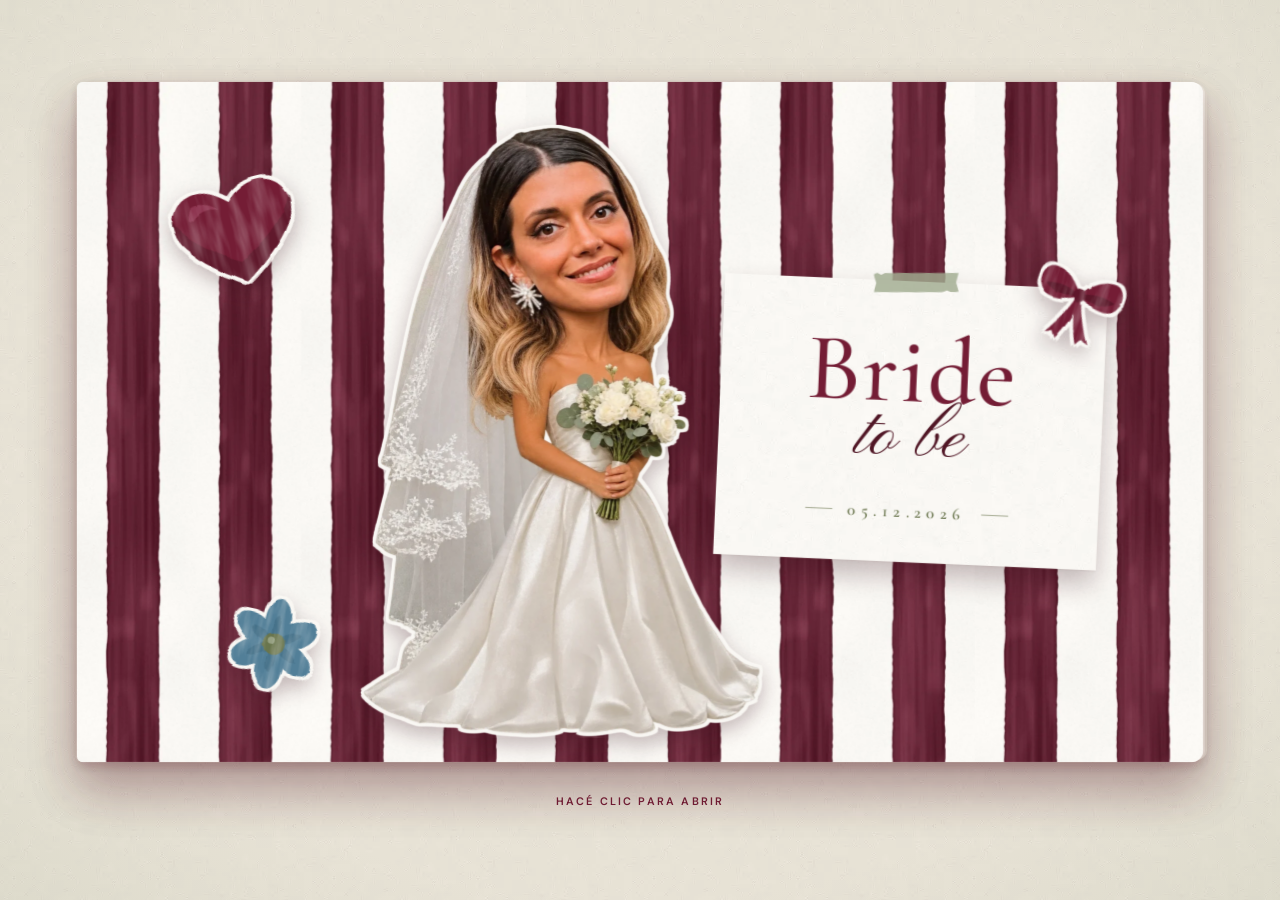
==== libro.html @ 02b6b14e "Libro de recuerdos para el casamiento de Candela (05.12.2026) Copia independiente de "Cumple Fau 202" ====
<!doctype html>
<html lang="es">
  <head>
    <meta charset="UTF-8" />
    <meta name="viewport" content="width=device-width, initial-scale=1.0, viewport-fit=cover" />
    <meta name="theme-color" content="#ECE8DF" />
    <meta name="robots" content="noindex, nofollow" />

    <title>Para Cande, con todo nuestro amor</title>

    <link rel="icon" href="data:image/svg+xml,<svg xmlns='http://www.w3.org/2000/svg' viewBox='0 0 100 100'><text y='.9em' font-size='90'>🎀</text></svg>" />

    <link rel="preconnect" href="https://fonts.googleapis.com" />
    <link rel="preconnect" href="https://fonts.gstatic.com" crossorigin />
    <link
      href="https://fonts.googleapis.com/css2?family=Cormorant+Garamond:ital,wght@0,400;0,500;0,600;1,400;1,500&family=Pinyon+Script&family=DM+Sans:opsz,wght@9..40,400..600&display=swap"
      rel="stylesheet"
    />

    <link rel="preload" as="image" href="assets/candela-portada.webp" />
    <link rel="preload" as="image" href="assets/rayas-acuarela.webp" />
    <link rel="stylesheet" href="portada.css" />
    <link rel="stylesheet" href="libro.css" />
  </head>

  <body>
    <script src="decor.js"></script>

    <div class="scene">
      <div class="book" id="book">

        <!-- ═════════════ TAPA ═════════════ -->
        <div class="book-cover" id="bookCover" role="button" tabindex="0" aria-label="Abrir el libro de Cande">
          <div class="cover-front">
            <div class="portada">
              <h1 class="sr-only">Bride to be · Candela · 05.12.2026</h1>

              <span class="sticker st-corazon" aria-hidden="true"><svg viewBox="0 0 200 184"><use href="#i-corazon-pintado"/></svg></span>

              <!-- Foto: se configura en portada.css (bloque "FOTO DE CANDELA") -->
              <figure class="portada-foto">
                <div class="foto-placeholder" aria-hidden="true"><span class="mono">C</span></div>
                <div class="foto-cande" role="img" aria-label="Candela vestida de novia"></div>
              </figure>

              <span class="sticker st-flor" aria-hidden="true"><svg viewBox="0 0 200 200"><use href="#i-flor-azul"/></svg></span>

              <div class="portada-tarjeta" aria-hidden="true">
                <span class="pt-bride">Bride</span>
                <span class="pt-tobe">to be</span>
                <span class="pt-fecha">05.12.2026</span>
                <span class="sticker st-lazo"><svg viewBox="0 0 200 170"><use href="#i-lazo"/></svg></span>
              </div>
            </div>
          </div>
          <div class="cover-back" aria-hidden="true"></div>
        </div>

        <!-- ═════════════ INTERIOR ═════════════ -->
        <div class="book-inside">

          <div class="spiral" aria-hidden="true">
            <div class="ring"></div>
            <div class="ring"></div>
            <div class="ring"></div>
            <div class="ring"></div>
            <div class="ring"></div>
            <div class="ring"></div>
            <div class="ring"></div>
            <div class="ring"></div>
          </div>

          <div class="book-content">
            <button type="button" class="book-close" id="bookClose" aria-label="Cerrar el libro">✕</button>

            <div class="page" id="pageScroll">

              <div id="loadingState" class="empty-state">
                <span class="lazo-icono estado-icono girando" aria-hidden="true"><svg viewBox="0 0 200 170"><use href="#i-lazo"/></svg></span>
                <h2>Abriendo el libro…</h2>
                <p>Un momento, estamos juntando los mensajes</p>
              </div>

              <div id="bookPage" class="digital-page" hidden>
                <!-- libro.js arma cada página -->
              </div>

              <div id="emptyState" class="empty-state" hidden>
                <span class="lazo-icono estado-icono" aria-hidden="true"><svg viewBox="0 0 200 170"><use href="#i-lazo"/></svg></span>
                <h2>Todavía no hay mensajes</h2>
                <p>Este libro está esperando sus primeras palabras.</p>
              </div>

              <div id="errorState" class="empty-state" hidden>
                <span class="lazo-icono estado-icono" aria-hidden="true"><svg viewBox="0 0 200 170"><use href="#i-lazo"/></svg></span>
                <h2 id="errorTitulo">No se pudieron cargar los mensajes</h2>
                <p id="errorTexto">Probá abrir el libro de nuevo en un ratito.</p>
                <button type="button" class="btn" id="reintentar">Reintentar</button>
              </div>

            </div>
          </div>
        </div>
      </div>

      <div class="click-text" id="clickText" role="button" tabindex="-1">
        <span class="click-mouse">Hacé clic para abrir</span>
        <span class="click-touch">Tocá para abrir</span>
      </div>
    </div>

    <script src="libro.js"></script>
  </body>
</html>
---- portada.css ----
/* ══════════════════════════════════════════════════════════════════════
   CASAMIENTO CANDELA CONTE · 05.12.2026
   portada.css — base compartida por index.html y libro.html:
   paleta, papel, libro 3D, espiral y portada.
   Estética: papelería ilustrada — rayas bordó en acuarela, stickers
   con borde blanco y serif editorial.
   ══════════════════════════════════════════════════════════════════════ */


/* ┌──────────────────────────────────────────────────────────────────┐
   │  FOTO DE CANDELA — CONFIGURACIÓN                                 │
   │                                                                  │
   │  La foto vive en assets/. Se muestra como un sticker con borde   │
   │  blanco sobre las rayas. Para cambiarla, reemplazá la ruta de    │
   │  --foto-cande y, si hace falta, ajustá:                          │
   │                                                                  │
   │  · --foto-tamano : contain = figura recortada (PNG/WebP sin      │
   │                    fondo, la actual) · cover = foto rectangular. │
   │  · --foto-x / --foto-y : punto de anclaje (0% = izquierda/arriba │
   │                    · 100% = derecha/abajo). Con foto rectangular │
   │                    subí o bajá --foto-y para no cortar la cara.  │
   │  · --foto-zoom : 1 = tamaño normal · 1.1 = 10 % más grande.      │
   │  · Las variables -movil son para la portada vertical (celular).  │
   │                                                                  │
   │  Si la foto no carga, se ve un monograma "C" de respaldo.        │
   └──────────────────────────────────────────────────────────────────┘ */

:root{
  --foto-cande:        url("assets/candela-portada.webp");
  --foto-tamano:       contain;
  --foto-x:            50%;
  --foto-y:            100%;
  --foto-zoom:         1;

  --foto-cande-movil:  var(--foto-cande);
  --foto-x-movil:      50%;
  --foto-y-movil:      100%;
  --foto-zoom-movil:   1;
}


/* ══════════════════════════════════════════════════════════════════════
   TOKENS
   ══════════════════════════════════════════════════════════════════════ */

:root{
  /* Paleta de la invitación */
  --bordo:         #741D35;   /* bordó profundo — protagonista */
  --bordo-oscuro:  #501625;   /* bordó oscuro — textos */
  --blanco:        #FAF8F4;   /* blanco cálido — protagonista */
  --oliva:         #69754D;   /* complemento */
  --salvia:        #A2AD91;   /* complemento */
  --azul:          #527F98;   /* solo pequeños acentos */

  /* Derivados */
  --papel:         #FAF8F4;
  --papel-fondo:   #ECE8DF;
  --tinta:         #501625;
  --tinta-suave:   #7C5A62;
  --tinta-tenue:   #A8959A;
  --linea:         rgba(116,29,53,.16);

  --rayas: url("assets/rayas-acuarela.webp");
  --textura-papel: url("assets/papel.webp");

  --serif:   'Cormorant Garamond', 'Cormorant', Garamond, Georgia, serif;
  --script:  'Pinyon Script', 'Snell Roundhand', cursive;
  --sans:    'DM Sans', system-ui, -apple-system, 'Segoe UI', sans-serif;

  /* Escala tipográfica única: mismo contenido → mismo tamaño */
  --fs-titulo:   clamp(2.1rem, 3.1vw, 2.7rem);  /* títulos de página y modales */
  --fs-nombre:   clamp(1.8rem, 2.6vw, 2.3rem);  /* nombre de quien escribe */
  --fs-cuerpo:   1rem;                          /* textos y mensajes */
  --fs-campo:    1rem;                          /* campos del formulario */
  --fs-chico:    .78rem;                        /* contadores, notas */
  --fs-etiqueta: .68rem;                        /* etiquetas en mayúscula, botones */

  --ease-out:   cubic-bezier(.4,0,.2,1);
  --ease-libro: cubic-bezier(.77,0,.18,1);

  --radio-libro:  6px 12px 12px 6px;
  --sombra-libro: 0 26px 50px rgba(80,22,37,.22), 0 4px 12px rgba(80,22,37,.12);

  /* Contorno blanco tipo sticker (para ilustraciones y la foto) */
  --sticker:
    drop-shadow(3px 0 0 var(--blanco))
    drop-shadow(-3px 0 0 var(--blanco))
    drop-shadow(0 3px 0 var(--blanco))
    drop-shadow(0 -3px 0 var(--blanco))
    drop-shadow(0 8px 10px rgba(50,12,22,.28));
}


/* ══════════════════════════════════════════════════════════════════════
   BASE
   ══════════════════════════════════════════════════════════════════════ */

*,
*::before,
*::after{
  margin:0;
  padding:0;
  box-sizing:border-box;
}

html{
  background:var(--papel-fondo);
  -webkit-text-size-adjust:100%;
  text-size-adjust:100%;
}

body{
  min-height:100vh;
  min-height:100dvh;

  display:flex;
  justify-content:center;
  align-items:center;

  overflow:hidden;

  font-family:var(--sans);
  color:var(--tinta);
  -webkit-font-smoothing:antialiased;
  -moz-osx-font-smoothing:grayscale;

  /* Papel con un leve tono salvia en los bordes */
  background:
    radial-gradient(90vmax 70vmax at 50% 45%, transparent 55%, rgba(162,173,145,.28) 100%),
    var(--textura-papel) 0 0 / 320px 320px,
    var(--papel-fondo);
  background-blend-mode:normal, multiply, normal;
}

::selection{
  background:rgba(116,29,53,.18);
}

:focus-visible{
  outline:2px solid var(--bordo);
  outline-offset:3px;
  border-radius:4px;
}

button{
  font:inherit;
  color:inherit;
  -webkit-tap-highlight-color:transparent;
}

.sr-only{
  position:absolute;
  width:1px;
  height:1px;
  overflow:hidden;
  clip:rect(0 0 0 0);
  white-space:nowrap;
}


/* ══════════════════════════════════════════════════════════════════════
   ESCENA Y LIBRO 3D (misma mecánica que el original)
   ══════════════════════════════════════════════════════════════════════ */

.scene{
  position:relative;
  z-index:1;

  display:flex;
  flex-direction:column;
  align-items:center;

  perspective:3000px;
}

.book{
  position:relative;
  z-index:1;
  flex-shrink:0;

  width:min(1180px, 88vw);
  height:min(680px, 82vh);
  min-height:0;

  transform-style:preserve-3d;
  transition:transform .1s ease;
}

.book.open{
  transition:transform .5s ease;
}

/* ── Tapa: dos caras (frente y reverso) ── */

.book-cover{
  position:absolute;
  inset:0;
  z-index:50;

  border-radius:var(--radio-libro);

  transform-origin:left center;
  transform-style:preserve-3d;
  transform:translateZ(1px);
  transition:transform 1.8s var(--ease-libro);

  cursor:pointer;
  touch-action:manipulation;
  -webkit-tap-highlight-color:transparent;
}

.book.open .book-cover{
  transform:translateZ(1px) rotateY(-165deg);
  pointer-events:none;
}

.cover-front,
.cover-back{
  position:absolute;
  inset:0;
  overflow:hidden;
  border-radius:inherit;
  -webkit-backface-visibility:hidden;
          backface-visibility:hidden;
}

.cover-front{
  box-shadow:var(--sombra-libro);
  transition:box-shadow 1.5s;
}

.book.open .cover-front{
  box-shadow:none;
}

/* El reverso de la tapa también es de rayas */
.cover-back{
  transform:rotateY(180deg);
  background:var(--rayas) 0 0 / auto 100% repeat-x, var(--blanco);
}

/* ── Interior ── */

.book-inside{
  position:relative;
  z-index:1;

  width:100%;
  height:100%;

  overflow:hidden;
  border-radius:var(--radio-libro);

  background:
    var(--textura-papel) 0 0 / 320px 320px,
    var(--papel);
  box-shadow:
    3px 0 0 -1px #EFEAE1,
    6px 0 0 -2px #E2DBCF,
    var(--sombra-libro);
}

/* Lomo: banda salvia muy clara + línea bordó */
.book-inside::before{
  content:'';
  position:absolute;
  top:0;
  bottom:0;
  left:0;
  width:var(--lomo, 58px);
  background:linear-gradient(to right, #E2E6D8, #EEF0E7 70%, rgba(250,248,244,0));
  border-right:1px solid var(--linea);
  pointer-events:none;
}

/* ── Espiral ── */

.spiral{
  position:absolute;
  top:0;
  left:12px;
  z-index:20;

  width:32px;
  height:100%;
  padding:48px 0;

  display:flex;
  flex-direction:column;
  align-items:center;
  justify-content:space-evenly;

  pointer-events:none;
}

.ring{
  position:relative;
  width:12px;
  height:12px;
  border-radius:50%;
  background:var(--oliva);
  box-shadow:inset 0 2px 3px rgba(0,0,0,.35), 0 1px 0 #fff;
}

.ring::before{
  content:'';
  position:absolute;
  top:50%;
  left:-18px;
  width:26px;
  height:7px;
  margin-top:-4px;
  border-radius:999px;
  background:linear-gradient(180deg, #F4F1EB 0%, #CBC4BA 55%, #A09689 100%);
  box-shadow:0 2px 3px rgba(80,22,37,.25);
  transform:rotate(-10deg);
}

/* ── Contenido ── */

.book-content{
  position:relative;
  z-index:2;
  width:100%;
  height:100%;
}

.page{
  position:relative;
  width:100%;
  height:100%;

  padding:56px 76px 48px 104px;

  overflow-x:hidden;
  overflow-y:auto;
  -webkit-overflow-scrolling:touch;
  overscroll-behavior:contain;
  scrollbar-width:thin;
  scrollbar-color:rgba(116,29,53,.3) transparent;
}

.page::-webkit-scrollbar{ width:5px; }
.page::-webkit-scrollbar-thumb{ background:rgba(116,29,53,.3); border-radius:3px; }

/* ── Cinta marcapáginas para cerrar ── */

.book-close{
  position:absolute;
  top:0;
  right:24px;
  z-index:30;

  width:30px;
  height:54px;
  padding-bottom:13px;

  display:flex;
  align-items:flex-end;
  justify-content:center;

  border:none;
  cursor:pointer;

  font-size:.8rem;
  line-height:1;
  color:var(--blanco);
  background:var(--bordo);
  clip-path:polygon(0 0, 100% 0, 100% 100%, 50% 80%, 0 100%);

  transition:height .25s var(--ease-out), background .25s;
}

.book-close:hover,
.book-close:focus-visible{
  height:62px;
  background:var(--bordo-oscuro);
  outline:none;
}


/* ══════════════════════════════════════════════════════════════════════
   PORTADA
   Rayas bordó en acuarela · Cande como sticker · tarjeta de papel con
   "Bride to be" · corazón y flor pintados (stickers).
   ══════════════════════════════════════════════════════════════════════ */

.cover-front{
  container:portada / size;
  /* Rayas anchas como en la invitación: en horizontal se escala la textura */
  background:var(--rayas) 0 0 / auto 165% repeat-x, var(--blanco);
}

@media (max-width:900px) and (orientation:portrait){
  .cover-front{ background-size:auto 100%, auto; }
}

.portada{
  position:absolute;
  inset:0;
}

/* ── Stickers ilustrados ── */

.sticker{
  position:absolute;
  z-index:3;
  display:block;
  filter:var(--sticker);
  pointer-events:none;
}

.sticker svg{
  display:block;
  width:100%;
  height:100%;
  overflow:visible;
}

.st-corazon{ aspect-ratio:200/184; }
.st-flor{ aspect-ratio:1; }
.st-lazo{ aspect-ratio:200/170; color:var(--bordo); }

/* ── Cande ── */

.portada-foto{
  position:absolute;
  z-index:2;
  aspect-ratio:.735;
}

.foto-cande{
  position:absolute;
  inset:0;

  background-image:var(--foto-cande);
  background-size:var(--foto-tamano);
  background-repeat:no-repeat;
  background-position:var(--foto-x) var(--foto-y);

  transform:scale(var(--foto-zoom));
  transform-origin:var(--foto-x) var(--foto-y);

  filter:var(--sticker);
  pointer-events:none;
}

/* Respaldo si la foto no carga: sticker de papel con monograma */
.foto-placeholder{
  position:absolute;
  inset:12% 8% 10%;
  display:flex;
  align-items:center;
  justify-content:center;
  border-radius:50%;
  background:var(--blanco);
  box-shadow:0 8px 18px rgba(50,12,22,.25);
}

.foto-placeholder .mono{
  font-family:var(--script);
  font-size:min(26cqh, 15cqw);
  line-height:1;
  color:var(--bordo);
}

.con-foto .foto-placeholder{
  display:none;
}

/* ── Tarjeta de papel con el título ── */

.portada-tarjeta{
  position:absolute;
  z-index:4;

  display:flex;
  flex-direction:column;
  align-items:center;

  text-align:center;
  color:var(--bordo);

  background:
    var(--textura-papel) 0 0 / 320px 320px,
    var(--blanco);
  box-shadow:
    0 1px 1px rgba(50,12,22,.08),
    0 14px 26px rgba(50,12,22,.28);
}

/* Cinta salvia que sujeta la tarjeta */
.portada-tarjeta::before{
  content:'';
  position:absolute;
  top:-.55em;
  left:50%;
  width:5.2em;
  height:1.25em;
  transform:translateX(-50%) rotate(-3deg);
  background:rgba(162,173,145,.82);
  clip-path:polygon(0 8%, 4% 0, 9% 10%, 14% 0, 100% 4%, 97% 50%, 100% 96%, 92% 100%, 86% 90%, 80% 100%, 0 94%, 3% 50%);
}

.pt-bride{
  font-family:var(--serif);
  font-weight:500;
  line-height:.9;
  letter-spacing:.02em;
}

.pt-tobe{
  font-family:var(--script);
  line-height:1;
  color:var(--bordo-oscuro);
}

.pt-fecha{
  display:flex;
  align-items:center;
  gap:.9em;

  font-family:var(--serif);
  font-weight:600;
  letter-spacing:.32em;
  color:var(--oliva);
}

.pt-fecha::before,
.pt-fecha::after{
  content:'';
  width:1.6em;
  height:1px;
  background:currentColor;
  opacity:.6;
}

/* ── Composición horizontal (escritorio / celular acostado) ── */

.portada-foto{
  left:24cqw;
  top:6cqh;
  height:90cqh;
}

.portada-tarjeta{
  right:9cqw;
  top:50%;
  width:min(34cqw, 60cqh);
  padding:7cqh 3cqw 6cqh;
  font-size:min(2.5cqh, 1.45cqw);   /* base para la cinta (em) */
  transform:translateY(-50%) rotate(2.5deg);
}

.portada-tarjeta .pt-bride{ font-size:min(15cqh, 8.4cqw); }
.portada-tarjeta .pt-tobe { font-size:min(11cqh, 6.2cqw); margin-top:-1.5cqh; }
.portada-tarjeta .pt-fecha{ font-size:min(2.7cqh, 1.5cqw); margin-top:4cqh; }

.st-corazon{ left:8cqw;  top:12cqh;    width:min(21cqh, 12cqw); transform:rotate(-14deg); }
.st-flor   { left:13cqw; bottom:10cqh; width:min(16cqh, 9cqw);  transform:rotate(12deg); }
.st-lazo   { position:absolute; right:-4%; top:-8%; width:24%; transform:rotate(16deg); }

/* ── Composición vertical (celular / tablet vertical) ── */

@container portada (orientation: portrait){

  .portada-foto{
    left:50%;
    top:5cqh;
    height:62cqh;
    transform:translateX(-50%);
  }

  .portada-tarjeta{
    left:50%;
    right:auto;
    top:auto;
    bottom:6cqh;
    width:74cqw;
    padding:5cqh 6cqw 4.4cqh;
    font-size:3.4cqw;
    transform:translateX(-50%) rotate(-2deg);
  }

  .portada-tarjeta .pt-bride{ font-size:19cqw; }
  .portada-tarjeta .pt-tobe { font-size:14cqw; margin-top:-1.8cqw; }
  .portada-tarjeta .pt-fecha{ font-size:3.3cqw; margin-top:2.6cqh; }

  .st-corazon{ left:5cqw;  top:7cqh;  width:22cqw; }
  .st-flor   { left:auto; right:5cqw; bottom:auto; top:44cqh; width:17cqw; }
  .st-lazo   { right:-5%; top:-14%; width:22%; }

  .foto-cande{
    background-image:var(--foto-cande-movil);
    background-position:var(--foto-x-movil) var(--foto-y-movil);
    transform:scale(var(--foto-zoom-movil));
    transform-origin:var(--foto-x-movil) var(--foto-y-movil);
  }

  .foto-placeholder .mono{ font-size:30cqw; }
}


/* ══════════════════════════════════════════════════════════════════════
   "TOCÁ PARA ABRIR"
   ══════════════════════════════════════════════════════════════════════ */

.click-text{
  margin-top:22px;
  padding:10px 24px;

  cursor:pointer;
  touch-action:manipulation;

  font-size:var(--fs-etiqueta);
  font-weight:600;
  letter-spacing:.2em;
  text-transform:uppercase;
  color:var(--bordo);

  animation:pulso 2.4s ease-in-out infinite;
}

.click-text.hidden{
  visibility:hidden;
  animation:none;
  pointer-events:none;
}

.click-touch{ display:none; }

@media (hover:none){
  .click-mouse{ display:none; }
  .click-touch{ display:inline; }
}

@keyframes pulso{
  0%,100%{ opacity:.5; }
  50%    { opacity:1;  }
}


/* ══════════════════════════════════════════════════════════════════════
   PIEZAS COMUNES DEL INTERIOR
   ══════════════════════════════════════════════════════════════════════ */

.titulo-serif{
  font-family:var(--serif);
  font-weight:500;
  line-height:1.05;
  color:var(--bordo-oscuro);
}

.titulo-serif em{
  font-family:var(--script);
  font-style:normal;
  font-weight:400;
  font-size:1.18em;
  color:var(--bordo);
}

.lazo-icono{
  display:block;
  aspect-ratio:200/170;
  color:var(--bordo);
}

.lazo-icono svg{
  display:block;
  width:100%;
  height:100%;
}

/* Cinta de papel con rayas (detalle de la invitación) */
.cinta-rayas{
  position:absolute;
  width:84px;
  height:22px;
  background:linear-gradient(rgba(116,29,53,.08), rgba(116,29,53,.08)), var(--rayas) 0 0 / auto 260px, #F1EDE6;
  opacity:.92;
  box-shadow:0 1px 2px rgba(50,12,22,.15);
  clip-path:polygon(0 8%, 4% 0, 9% 10%, 14% 0, 100% 4%, 97% 50%, 100% 96%, 92% 100%, 86% 90%, 80% 100%, 0 94%, 3% 50%);
}

.btn{
  display:inline-flex;
  align-items:center;
  justify-content:center;
  gap:.5em;

  padding:14px 26px;

  border:1px solid var(--bordo);
  border-radius:999px;
  cursor:pointer;

  font-family:var(--sans);
  font-size:var(--fs-etiqueta);
  font-weight:600;
  letter-spacing:.16em;
  text-transform:uppercase;
  white-space:nowrap;
  color:var(--blanco);
  background:var(--bordo);

  transition:background .2s, border-color .2s, color .2s;
}

.btn:hover{
  background:var(--bordo-oscuro);
  border-color:var(--bordo-oscuro);
}

/* Secundario: oliva */
.btn--linea{
  color:var(--oliva);
  border-color:var(--oliva);
  background:transparent;
}

.btn--linea:hover{
  color:var(--blanco);
  background:var(--oliva);
  border-color:var(--oliva);
}

.btn:disabled{
  opacity:.35;
  cursor:not-allowed;
  pointer-events:none;
}


/* ══════════════════════════════════════════════════════════════════════
   RESPONSIVE
   ══════════════════════════════════════════════════════════════════════ */

/* Monitores grandes: el libro crece con moderación */
@media (min-width:1600px) and (min-height:900px){
  .book{
    width:min(1320px, 80vw);
    height:min(760px, 78vh);
  }
}

/* Celular y tablet en vertical */
@media (max-width:900px) and (orientation:portrait){

  :root{
    --fs-titulo:  clamp(1.7rem, 7.4vw, 2.3rem);
    --fs-nombre:  clamp(1.5rem, 6.4vw, 2rem);
    --fs-cuerpo:  .94rem;
    --fs-campo:   16px;    /* 16 px evita el zoom de iOS al tocar un campo */
    --fs-chico:   .74rem;
    --fs-etiqueta:.62rem;

    --sticker:
      drop-shadow(2px 0 0 var(--blanco))
      drop-shadow(-2px 0 0 var(--blanco))
      drop-shadow(0 2px 0 var(--blanco))
      drop-shadow(0 -2px 0 var(--blanco))
      drop-shadow(0 6px 8px rgba(50,12,22,.28));
  }

  body{
    overflow-x:hidden;
    overflow-y:auto;
  }

  .scene{
    width:100%;
    min-height:100dvh;
    justify-content:center;
    padding:20px 0;
    overflow:hidden;   /* la tapa abierta no genera scroll horizontal */
  }

  .book{
    /* 9:16 que siempre entra entero, dejando lugar para "Tocá para abrir" */
    width:min(86vw, 520px, calc((100dvh - 110px) * 9 / 16));
    height:auto;
    aspect-ratio:9 / 16;
    --radio-libro:5px 10px 10px 5px;
  }

  .book-cover{
    transition-duration:.9s;
    will-change:transform;
  }

  .book-inside{ --lomo:40px; }

  .spiral{
    left:7px;
    width:24px;
    padding:28px 0;
  }

  .ring{ width:9px; height:9px; }

  .ring::before{
    left:-12px;
    width:18px;
    height:6px;
    margin-top:-3px;
  }

  .page{
    padding:34px 20px 20px 54px;
  }

  .book-close{
    right:12px;
    width:24px;
    height:40px;
    padding-bottom:10px;
    font-size:.68rem;
  }

  .book-close:hover,
  .book-close:focus-visible{
    height:46px;
  }

  .click-text{
    margin-top:14px;
  }
}

/* Celulares muy angostos (iPhone SE y similares) */
@media (max-width:360px) and (orientation:portrait){
  :root{
    --fs-titulo:  1.6rem;
    --fs-nombre:  1.4rem;
    --fs-cuerpo:  .9rem;
  }

  .book-inside{ --lomo:34px; }
  .spiral{ left:5px; }
  .page{ padding:30px 12px 16px 44px; }
}

/* Celular en horizontal */
@media (max-height:500px) and (orientation:landscape){

  :root{
    --fs-titulo:  1.5rem;
    --fs-nombre:  1.4rem;
    --fs-cuerpo:  .9rem;
    --fs-campo:   16px;
    --fs-chico:   .7rem;
    --fs-etiqueta:.6rem;
  }

  body{ overflow:hidden; }

  .scene{ padding:8px 0; }

  .book{
    width:min(92vw, 720px);
    height:calc(100dvh - 56px);
  }

  .book-inside{ --lomo:44px; }

  .spiral{ left:8px; width:26px; padding:16px 0; }

  .page{
    padding:20px 56px 14px 62px;
  }

  .click-text{
    margin-top:8px;
    padding:6px 16px;
  }
}

@media (prefers-reduced-motion:reduce){
  .book-cover{ transition-duration:.5s; }
  .click-text{ animation:none; opacity:.8; }
}
---- libro.css ----
/* ══════════════════════════════════════════════════════════════════════
   libro.css — libro digital de recuerdos (libro.html)
   Requiere portada.css. Los tamaños de letra salen de la escala
   --fs-* definida en portada.css (mismo contenido → mismo tamaño).
   ══════════════════════════════════════════════════════════════════════ */

.scene{
  animation:aparecer .8s ease both;
}

@keyframes aparecer{
  from{ opacity:0; }
  to  { opacity:1; }
}


/* ══════════════════════════════════════════════════════════════════════
   ESTADOS (cargando / vacío / error)
   ══════════════════════════════════════════════════════════════════════ */

.empty-state{
  min-height:100%;
  display:flex;
  flex-direction:column;
  align-items:center;
  justify-content:center;
  gap:12px;
  padding:24px 0;
  text-align:center;
}

.empty-state[hidden]{ display:none; }

.estado-icono{
  width:52px;
  margin-bottom:8px;
  color:var(--bordo);
}

.estado-icono svg{
  display:block;
  width:100%;
  height:100%;
}

.girando{
  animation:balanceo 1.6s ease-in-out infinite;
}

@keyframes balanceo{
  0%,100%{ transform:rotate(-8deg); }
  50%    { transform:rotate(8deg);  }
}

.empty-state h2{
  font-family:var(--serif);
  font-weight:400;
  font-size:var(--fs-nombre);
  color:var(--borravino);
}

.empty-state p{
  max-width:34ch;
  font-size:var(--fs-cuerpo);
  line-height:1.6;
  color:var(--tinta-suave);
}

.empty-state .btn{
  margin-top:10px;
}


/* ══════════════════════════════════════════════════════════════════════
   PÁGINA
   ══════════════════════════════════════════════════════════════════════ */

.digital-page{
  min-height:100%;
}

.digital-page[hidden]{ display:none; }

.single-page-content{
  min-height:100%;
  display:flex;
  flex-direction:column;
}

.entra-der{ animation:entraDer .45s var(--ease-out) both; }
.entra-izq{ animation:entraIzq .45s var(--ease-out) both; }

@keyframes entraDer{
  from{ opacity:0; transform:translateX(24px); }
  to  { opacity:1; transform:none; }
}

@keyframes entraIzq{
  from{ opacity:0; transform:translateX(-24px); }
  to  { opacity:1; transform:none; }
}


/* ── Introducción ── */

.intro-carta{
  flex:1;
  display:flex;
  flex-direction:column;
  align-items:center;
  justify-content:center;

  max-width:600px;
  margin:0 auto;
  padding:12px 0 28px;

  text-align:center;
}

.intro-lazo{
  width:48px;
  margin-bottom:22px;
}

.intro-titulo{
  font-size:var(--fs-titulo);
  margin-bottom:24px;
  text-wrap:balance;
}

.intro-texto p{
  margin-bottom:12px;
  font-size:var(--fs-cuerpo);
  line-height:1.7;
  color:var(--tinta-suave);
}

.intro-cuenta{
  margin-top:20px;
  padding-top:16px;
  border-top:1px solid var(--linea);

  font-size:var(--fs-etiqueta);
  font-weight:600;
  letter-spacing:.16em;
  text-transform:uppercase;
  color:var(--oliva);
}

.intro-cuenta strong{
  margin-right:.3em;
  font-family:var(--serif);
  font-weight:400;
  font-size:var(--fs-nombre);
  letter-spacing:0;
  vertical-align:-.15em;
  color:var(--bordo);
}


/* ── Mensaje ── */

.entry-card{
  flex:1;
  width:100%;
  margin:0 auto;
  padding:8px 0 28px;
}

/* Solo texto: una columna de lectura cómoda */
.entry-card.solo-texto{
  max-width:640px;
}

/* Con foto: polaroid a la izquierda, texto a la derecha */
.entry-card.has-photo{
  display:grid;
  grid-template-columns:minmax(0, 5fr) minmax(0, 6fr);
  column-gap:clamp(32px, 5vw, 64px);
  align-items:start;
  max-width:960px;
}

.entry-photo{
  position:sticky;
  top:18px;

  justify-self:center;
  max-width:100%;
  padding:10px 10px 34px;

  background:var(--blanco);
  box-shadow:0 1px 2px rgba(43,26,30,.08), 0 12px 28px rgba(43,26,30,.12);
  transform:rotate(var(--photo-r, -1.5deg));

  opacity:0;
  transition:opacity .4s ease;
}

.entry-photo.cargada{ opacity:1; }
.entry-photo.sin-foto{ display:none; }

.entry-photo img{
  display:block;
  max-width:100%;
  max-height:min(52vh, 440px);
  width:auto;
  height:auto;
  margin:0 auto;
}

/* Cinta de rayas sujetando la foto */
.photo-cinta{
  top:-11px;
  left:50%;
  transform:translateX(-50%) rotate(-3deg);
}

.entry-num{
  display:block;
  margin-bottom:10px;
  font-size:var(--fs-etiqueta);
  font-weight:600;
  letter-spacing:.2em;
  color:var(--oliva);
}

.entry-name{
  padding-bottom:16px;
  margin-bottom:20px;
  border-bottom:1px solid var(--linea);

  font-style:italic;
  font-size:var(--fs-nombre);
  color:var(--bordo);
  overflow-wrap:anywhere;
}

.entry-text{
  font-size:var(--fs-cuerpo);
  line-height:1.8;
  color:var(--tinta);
  white-space:pre-wrap;
  overflow-wrap:anywhere;
}


/* ── Navegación: siempre visible al pie ── */

.page-navigation{
  position:sticky;
  bottom:-1px;
  z-index:5;

  display:flex;
  align-items:center;
  justify-content:space-between;
  gap:12px;

  margin-top:auto;
  padding:16px 0 4px;

  background:linear-gradient(to top, var(--papel) 78%, rgba(250,248,244,0));
}

.page-btn{
  padding:12px 20px;
}

.page-counter{
  font-size:var(--fs-chico);
  letter-spacing:.1em;
  white-space:nowrap;
  color:var(--tinta-tenue);
}


/* ══════════════════════════════════════════════════════════════════════
   RESPONSIVE (los tamaños de letra se ajustan en portada.css)
   ══════════════════════════════════════════════════════════════════════ */

/* Notebooks bajas */
@media (min-width:901px) and (max-height:760px){
  .intro-lazo{ width:36px; margin-bottom:14px; }
  .intro-titulo{ margin-bottom:16px; }
  .intro-texto p{ margin-bottom:8px; }
  .entry-photo img{ max-height:46vh; }
}

/* Celular y tablet en vertical: todo en una columna */
@media (max-width:900px) and (orientation:portrait){

  .intro-carta{ padding:6px 0 20px; }

  .intro-lazo{ width:36px; margin-bottom:14px; }

  .intro-titulo{
    margin-bottom:16px;
    padding:0 6px;
  }

  .intro-texto p{
    line-height:1.6;
    margin-bottom:8px;
  }

  .intro-cuenta{ margin-top:12px; padding-top:12px; }

  .entry-card{ padding:14px 0 20px; }

  .entry-card.has-photo{
    grid-template-columns:1fr;
    row-gap:26px;
  }

  .entry-photo{
    position:relative;
    top:auto;
    padding:7px 7px 22px;
  }

  .entry-photo img{ max-height:34vh; }

  .photo-cinta{ width:70px; height:18px; top:-9px; }

  .entry-num{ margin-bottom:6px; }

  .entry-name{
    padding:0 14px 10px 0;   /* aire para la cinta de cerrar */
    margin-bottom:14px;
  }

  .entry-text{ line-height:1.7; }

  .page-navigation{
    gap:8px;
    padding-top:12px;
  }

  .page-btn{
    padding:11px 14px;
    letter-spacing:.1em;
    white-space:nowrap;
  }
}

/* Celulares: navegación solo con flechas, botones redondos */
@media (max-width:600px) and (orientation:portrait){
  .page-btn .btn-txt{ display:none; }

  .page-btn{
    width:46px;
    height:46px;
    padding:0;
    font-size:1rem;
  }
}

/* Celular en horizontal */
@media (max-height:500px) and (orientation:landscape){
  .intro-lazo{ display:none; }
  .intro-titulo{ margin-bottom:10px; }
  .intro-texto p{ line-height:1.5; margin-bottom:4px; }
  .entry-photo img{ max-height:58vh; }
  .page-navigation{ padding-top:8px; }
  .page-btn{ padding:9px 14px; }
}

@media (prefers-reduced-motion:reduce){
  .entra-der,
  .entra-izq,
  .girando{ animation:none; }
}
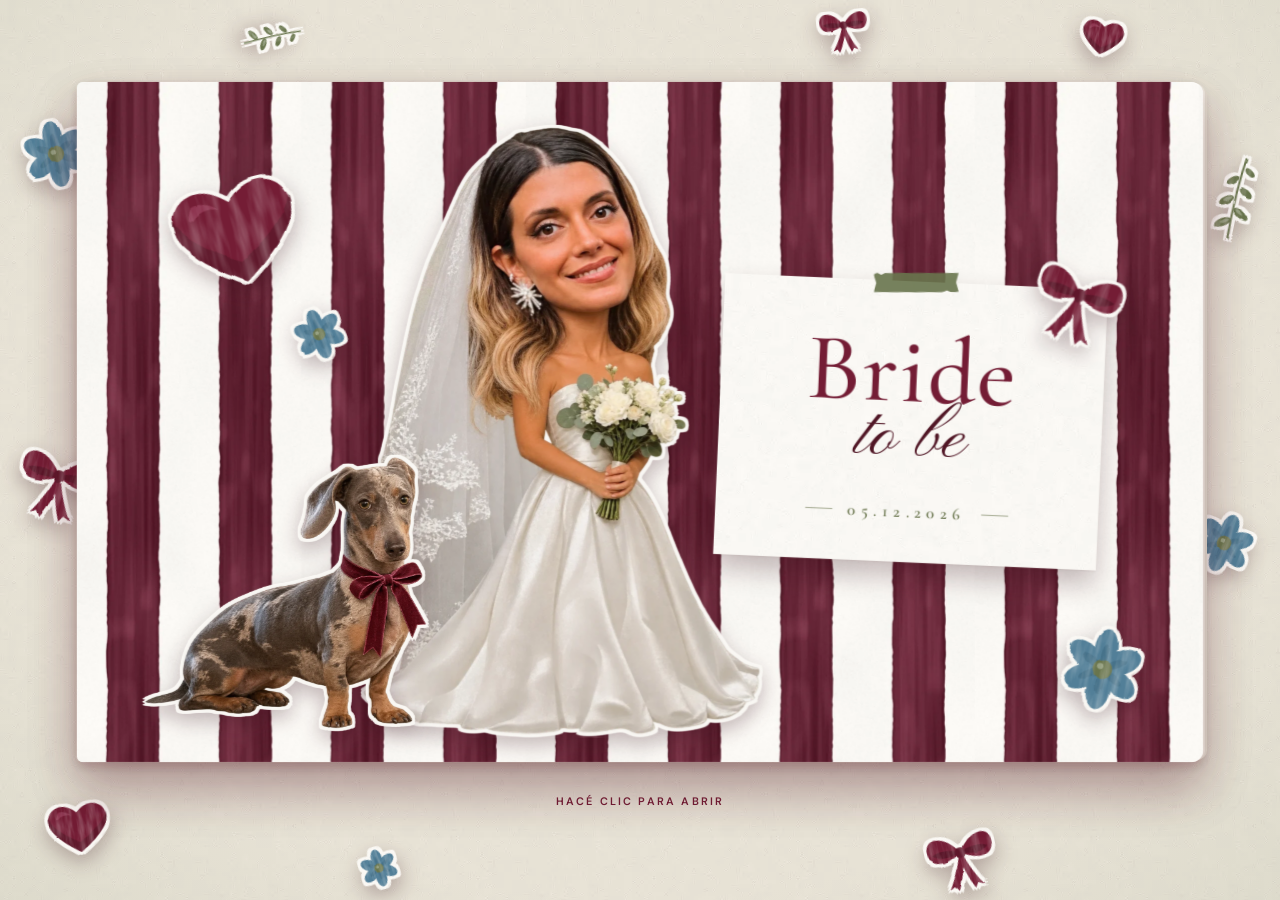
==== commit bdfa6810: "Perrita que espía, stickers, cintas verdes, vista previa para WhatsApp y favicon Co-Authored-By: Cla" ====
--- a/libro.html
+++ b/libro.html
@@ -8,7 +8,10 @@
 
     <title>Para Cande, con todo nuestro amor</title>
 
-    <link rel="icon" href="data:image/svg+xml,<svg xmlns='http://www.w3.org/2000/svg' viewBox='0 0 100 100'><text y='.9em' font-size='90'>🎀</text></svg>" />
+    <link rel="icon" type="image/png" sizes="32x32" href="assets/favicon-32.png" />
+    <link rel="icon" type="image/png" sizes="64x64" href="assets/favicon-64.png" />
+    <link rel="icon" type="image/png" sizes="192x192" href="assets/favicon-192.png" />
+    <link rel="apple-touch-icon" href="assets/apple-touch-icon.png" />
 
     <link rel="preconnect" href="https://fonts.googleapis.com" />
     <link rel="preconnect" href="https://fonts.gstatic.com" crossorigin />
@@ -44,6 +47,8 @@
               </figure>
 
               <span class="sticker st-flor" aria-hidden="true"><svg viewBox="0 0 200 200"><use href="#i-flor-azul"/></svg></span>
+              <span class="sticker st-flor st-flor-2" aria-hidden="true"><svg viewBox="0 0 200 200"><use href="#i-flor-azul"/></svg></span>
+              <span class="sticker st-perrita" aria-hidden="true"><img src="assets/perrita.webp" alt="" decoding="async" /></span>
 
               <div class="portada-tarjeta" aria-hidden="true">
                 <span class="pt-bride">Bride</span>
@@ -78,7 +83,7 @@
               <div id="loadingState" class="empty-state">
                 <span class="lazo-icono estado-icono girando" aria-hidden="true"><svg viewBox="0 0 200 170"><use href="#i-lazo"/></svg></span>
                 <h2>Abriendo el libro…</h2>
-                <p>Un momento, estamos juntando los mensajes</p>
+                <p>Un momento, estamos juntando los mensajes.</p>
               </div>
 
               <div id="bookPage" class="digital-page" hidden>
--- a/portada.css
+++ b/portada.css
@@ -420,6 +420,55 @@
 .st-corazon{ aspect-ratio:200/184; }
 .st-flor{ aspect-ratio:1; }
 .st-lazo{ aspect-ratio:200/170; color:var(--bordo); }
+.st-ramita{ aspect-ratio:120/220; }
+.st-perrita{ aspect-ratio:900/867; z-index:3; }
+
+.st-perrita img{
+  display:block;
+  width:100%;
+  height:100%;
+}
+
+/* Sticker chiquito que acompaña un texto (títulos, números) */
+.sticker-inline{
+  position:relative;
+  display:inline-block;
+  width:1.1em;
+  margin-left:.25em;
+  vertical-align:-.1em;
+  filter:var(--sticker);
+}
+
+.sticker-inline svg{
+  display:block;
+  width:100%;
+  height:auto;
+  overflow:visible;
+}
+
+/* ── Stickers del fondo: asoman por detrás del libro ── */
+
+.fondo-stickers{
+  position:fixed;
+  inset:0;
+  z-index:0;
+  overflow:hidden;
+  pointer-events:none;
+  --escala:1;
+}
+
+.fs{ width:calc(var(--t) * var(--escala)); z-index:0; }
+
+.fs-1 { --t:74px; left:1.5vw;  top:13vh;    transform:rotate(-12deg); }
+.fs-2 { --t:84px; left:1.2vw;  top:50vh;    transform:rotate(14deg); }
+.fs-3 { --t:66px; left:3.5vw;  bottom:5vh;  transform:rotate(-8deg); }
+.fs-4 { --t:48px; right:1.6vw; top:17vh;    transform:rotate(12deg); }
+.fs-5 { --t:66px; right:1.8vw; bottom:36vh; transform:rotate(22deg); }   /* arriba de la perrita */
+.fs-6 { --t:72px; right:22vw;  bottom:1vh;  transform:rotate(-12deg); }   /* a la izquierda de la perrita */
+.fs-7 { --t:46px; right:12vw;  top:1.5vh;   transform:rotate(10deg); }
+.fs-8 { --t:42px; left:28vw;   bottom:1.2vh;transform:rotate(-16deg); }
+.fs-9 { --t:34px; left:20vw;   top:.5vh;    transform:rotate(76deg); }
+.fs-10{ --t:52px; right:32vw;  top:1vh;     transform:rotate(-6deg); }
 
 /* ── Cande ── */
 
@@ -489,17 +538,13 @@
     0 14px 26px rgba(50,12,22,.28);
 }
 
-/* Cinta salvia que sujeta la tarjeta */
-.portada-tarjeta::before{
-  content:'';
-  position:absolute;
+/* Cinta (estilo común en .cinta; selector más específico para el tamaño) */
+.portada .portada-tarjeta::before{
   top:-.55em;
   left:50%;
   width:5.2em;
   height:1.25em;
   transform:translateX(-50%) rotate(-3deg);
-  background:rgba(162,173,145,.82);
-  clip-path:polygon(0 8%, 4% 0, 9% 10%, 14% 0, 100% 4%, 97% 50%, 100% 96%, 92% 100%, 86% 90%, 80% 100%, 0 94%, 3% 50%);
 }
 
 .pt-bride{
@@ -556,9 +601,12 @@
 .portada-tarjeta .pt-tobe { font-size:min(11cqh, 6.2cqw); margin-top:-1.5cqh; }
 .portada-tarjeta .pt-fecha{ font-size:min(2.7cqh, 1.5cqw); margin-top:4cqh; }
 
-.st-corazon{ left:8cqw;  top:12cqh;    width:min(21cqh, 12cqw); transform:rotate(-14deg); }
-.st-flor   { left:13cqw; bottom:10cqh; width:min(16cqh, 9cqw);  transform:rotate(12deg); }
-.st-lazo   { position:absolute; right:-4%; top:-8%; width:24%; transform:rotate(16deg); }
+.portada .st-corazon{ left:8cqw;  top:12cqh;    width:min(21cqh, 12cqw); transform:rotate(-14deg); }
+.portada .st-flor   { right:5cqw; bottom:7cqh;  width:min(14cqh, 8cqw);  transform:rotate(12deg); }
+.portada .st-lazo   { position:absolute; right:-4%; top:-8%; width:24%; transform:rotate(16deg); }
+
+.portada .st-flor.st-flor-2{ left:19cqw; top:33cqh; bottom:auto; width:min(9cqh, 5cqw); transform:rotate(-20deg); }
+.portada .st-perrita{ left:6cqw; bottom:5cqh; width:min(44cqh, 25cqw); }
 
 /* ── Composición vertical (celular / tablet vertical) ── */
 
@@ -566,8 +614,8 @@
 
   .portada-foto{
     left:50%;
-    top:5cqh;
-    height:62cqh;
+    top:12cqh;
+    height:55cqh;
     transform:translateX(-50%);
   }
 
@@ -575,20 +623,22 @@
     left:50%;
     right:auto;
     top:auto;
-    bottom:6cqh;
-    width:74cqw;
-    padding:5cqh 6cqw 4.4cqh;
+    bottom:3.5cqh;
+    width:68cqw;
+    padding:3.6cqh 6cqw 3cqh;
     font-size:3.4cqw;
     transform:translateX(-50%) rotate(-2deg);
   }
 
-  .portada-tarjeta .pt-bride{ font-size:19cqw; }
-  .portada-tarjeta .pt-tobe { font-size:14cqw; margin-top:-1.8cqw; }
-  .portada-tarjeta .pt-fecha{ font-size:3.3cqw; margin-top:2.6cqh; }
-
-  .st-corazon{ left:5cqw;  top:7cqh;  width:22cqw; }
-  .st-flor   { left:auto; right:5cqw; bottom:auto; top:44cqh; width:17cqw; }
-  .st-lazo   { right:-5%; top:-14%; width:22%; }
+  .portada-tarjeta .pt-bride{ font-size:16cqw; }
+  .portada-tarjeta .pt-tobe { font-size:12cqw; margin-top:-1.6cqw; }
+  .portada-tarjeta .pt-fecha{ font-size:3.3cqw; margin-top:2cqh; }
+
+  .portada .st-corazon{ left:5cqw;  top:7cqh;  width:22cqw; }
+  .portada .st-flor   { left:auto; right:5cqw; bottom:auto; top:30cqh; width:15cqw; }
+  .portada .st-lazo   { right:-5%; top:-14%; width:22%; }
+  .portada .st-flor.st-flor-2{ left:7cqw; right:auto; top:31cqh; width:11cqw; }
+  .portada .st-perrita{ left:auto; right:13cqw; bottom:auto; top:52cqh; width:29cqw; }
 
   .foto-cande{
     background-image:var(--foto-cande-movil);
@@ -651,11 +701,9 @@
   color:var(--bordo-oscuro);
 }
 
+/* Misma tipografía que el resto del título; solo cambia el color */
 .titulo-serif em{
-  font-family:var(--script);
   font-style:normal;
-  font-weight:400;
-  font-size:1.18em;
   color:var(--bordo);
 }
 
@@ -671,14 +719,16 @@
   height:100%;
 }
 
-/* Cinta de papel con rayas (detalle de la invitación) */
-.cinta-rayas{
+/* Cinta verde oliva: LA misma en la tarjeta de portada, el post-it y las fotos */
+.cinta,
+.portada-tarjeta::before,
+.postit::before{
+  content:'';
   position:absolute;
   width:84px;
   height:22px;
-  background:linear-gradient(rgba(116,29,53,.08), rgba(116,29,53,.08)), var(--rayas) 0 0 / auto 260px, #F1EDE6;
-  opacity:.92;
-  box-shadow:0 1px 2px rgba(50,12,22,.15);
+  background:var(--oliva);
+  opacity:.9;
   clip-path:polygon(0 8%, 4% 0, 9% 10%, 14% 0, 100% 4%, 97% 50%, 100% 96%, 92% 100%, 86% 90%, 80% 100%, 0 94%, 3% 50%);
 }
 
@@ -767,6 +817,19 @@
     overflow-y:auto;
   }
 
+  .fondo-stickers{ --escala:.62; }
+
+  /* En vertical los stickers del fondo van arriba y abajo del libro */
+  .fs-1 { left:4vw;   top:2.5vh; }
+  .fs-2 { left:-2vw;  top:46vh; }
+  .fs-4 { right:22vw; top:1vh; transform:rotate(70deg); }
+  .fs-5 { right:-1vw; bottom:24vh; }
+  .fs-7 { right:40vw; top:2vh; }
+  .fs-8 { left:8vw;   bottom:1.5vh; }
+  .fs-6 { right:46vw;  bottom:1.5vh; }   /* lejos de la perrita que asoma */
+  .fs-9 { left:30vw;  top:.5vh; }
+  .fs-10{ right:4vw;  top:3vh; display:none; }
+
   .scene{
     width:100%;
     min-height:100dvh;
--- a/libro.css
+++ b/libro.css
@@ -117,10 +117,22 @@
   text-align:center;
 }
 
-.intro-lazo{
-  width:48px;
-  margin-bottom:22px;
-}
+/* Trío de stickers sobre el título */
+.intro-stickers{
+  display:flex;
+  align-items:center;
+  gap:10px;
+  margin-bottom:24px;
+}
+
+.intro-stickers .sticker{
+  position:relative;
+  z-index:auto;
+}
+
+.intro-stickers .st-corazon{ width:40px; transform:rotate(-12deg); }
+.intro-stickers .st-lazo   { width:56px; transform:translateY(-6px); }
+.intro-stickers .st-flor   { width:42px; transform:rotate(14deg); }
 
 .intro-titulo{
   font-size:var(--fs-titulo);
@@ -209,7 +221,15 @@
   margin:0 auto;
 }
 
-/* Cinta de rayas sujetando la foto */
+/* Flor que asoma en la esquina de la foto */
+.foto-flor{
+  right:-16px;
+  bottom:-14px;
+  width:52px;
+  transform:rotate(16deg);
+}
+
+/* Cinta sujetando la foto (misma cinta que el post-it) */
 .photo-cinta{
   top:-11px;
   left:50%;
@@ -281,7 +301,7 @@
 
 /* Notebooks bajas */
 @media (min-width:901px) and (max-height:760px){
-  .intro-lazo{ width:36px; margin-bottom:14px; }
+  .intro-stickers{ margin-bottom:14px; }
   .intro-titulo{ margin-bottom:16px; }
   .intro-texto p{ margin-bottom:8px; }
   .entry-photo img{ max-height:46vh; }
@@ -292,7 +312,7 @@
 
   .intro-carta{ padding:6px 0 20px; }
 
-  .intro-lazo{ width:36px; margin-bottom:14px; }
+  .intro-stickers{ margin-bottom:14px; }
 
   .intro-titulo{
     margin-bottom:16px;
@@ -322,6 +342,10 @@
   .entry-photo img{ max-height:34vh; }
 
   .photo-cinta{ width:70px; height:18px; top:-9px; }
+  .foto-flor{ width:40px; right:-10px; bottom:-10px; }
+  .intro-stickers .st-corazon{ width:32px; }
+  .intro-stickers .st-lazo   { width:44px; }
+  .intro-stickers .st-flor   { width:34px; }
 
   .entry-num{ margin-bottom:6px; }
 
@@ -358,7 +382,7 @@
 
 /* Celular en horizontal */
 @media (max-height:500px) and (orientation:landscape){
-  .intro-lazo{ display:none; }
+  .intro-stickers{ display:none; }
   .intro-titulo{ margin-bottom:10px; }
   .intro-texto p{ line-height:1.5; margin-bottom:4px; }
   .entry-photo img{ max-height:58vh; }
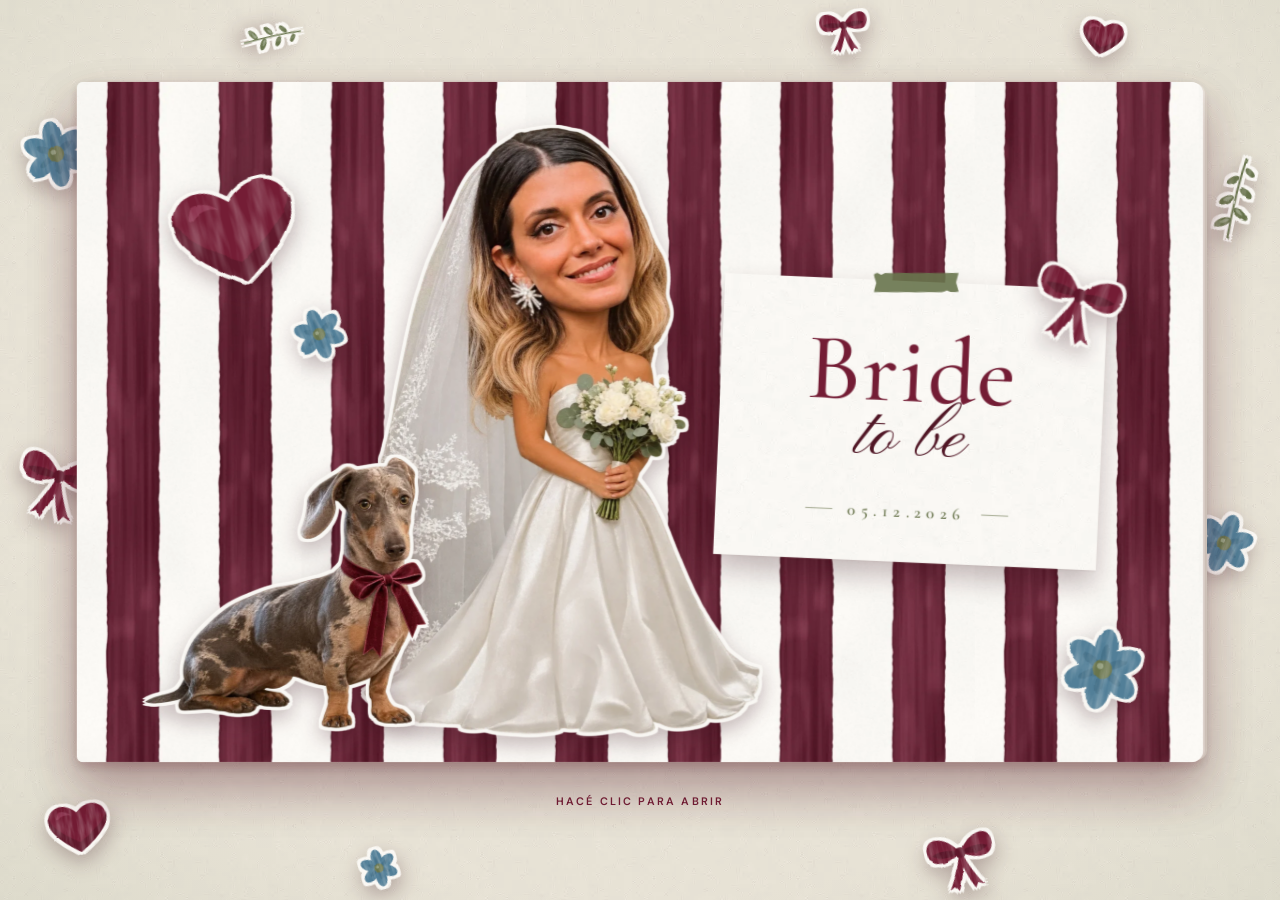
==== commit 0dadcf91: "Auditoría QA: validación de fotos, foco en modales, libro y rendimiento - Formulario: rechaza archiv" ====
--- a/libro.html
+++ b/libro.html
@@ -33,7 +33,7 @@
       <div class="book" id="book">
 
         <!-- ═════════════ TAPA ═════════════ -->
-        <div class="book-cover" id="bookCover" role="button" tabindex="0" aria-label="Abrir el libro de Cande">
+        <div class="book-cover" id="bookCover" role="button" tabindex="0" aria-label="Bride to be, 05.12.2026. Abrir el libro de Cande">
           <div class="cover-front">
             <div class="portada">
               <h1 class="sr-only">Bride to be · Candela · 05.12.2026</h1>
--- a/libro.css
+++ b/libro.css
@@ -75,14 +75,17 @@
    PÁGINA
    ══════════════════════════════════════════════════════════════════════ */
 
+/* Flex: la página ocupa toda la hoja y la navegación queda al pie */
 .digital-page{
   min-height:100%;
+  display:flex;
+  flex-direction:column;
 }
 
 .digital-page[hidden]{ display:none; }
 
 .single-page-content{
-  min-height:100%;
+  flex:1;
   display:flex;
   flex-direction:column;
 }
@@ -179,9 +182,12 @@
   padding:8px 0 28px;
 }
 
-/* Solo texto: una columna de lectura cómoda */
+/* Solo texto: una columna de lectura cómoda, centrada en la hoja */
 .entry-card.solo-texto{
   max-width:640px;
+  display:flex;
+  flex-direction:column;
+  justify-content:center;
 }
 
 /* Con foto: polaroid a la izquierda, texto a la derecha */
@@ -191,6 +197,7 @@
   column-gap:clamp(32px, 5vw, 64px);
   align-items:start;
   max-width:960px;
+  align-content:center;
 }
 
 .entry-photo{
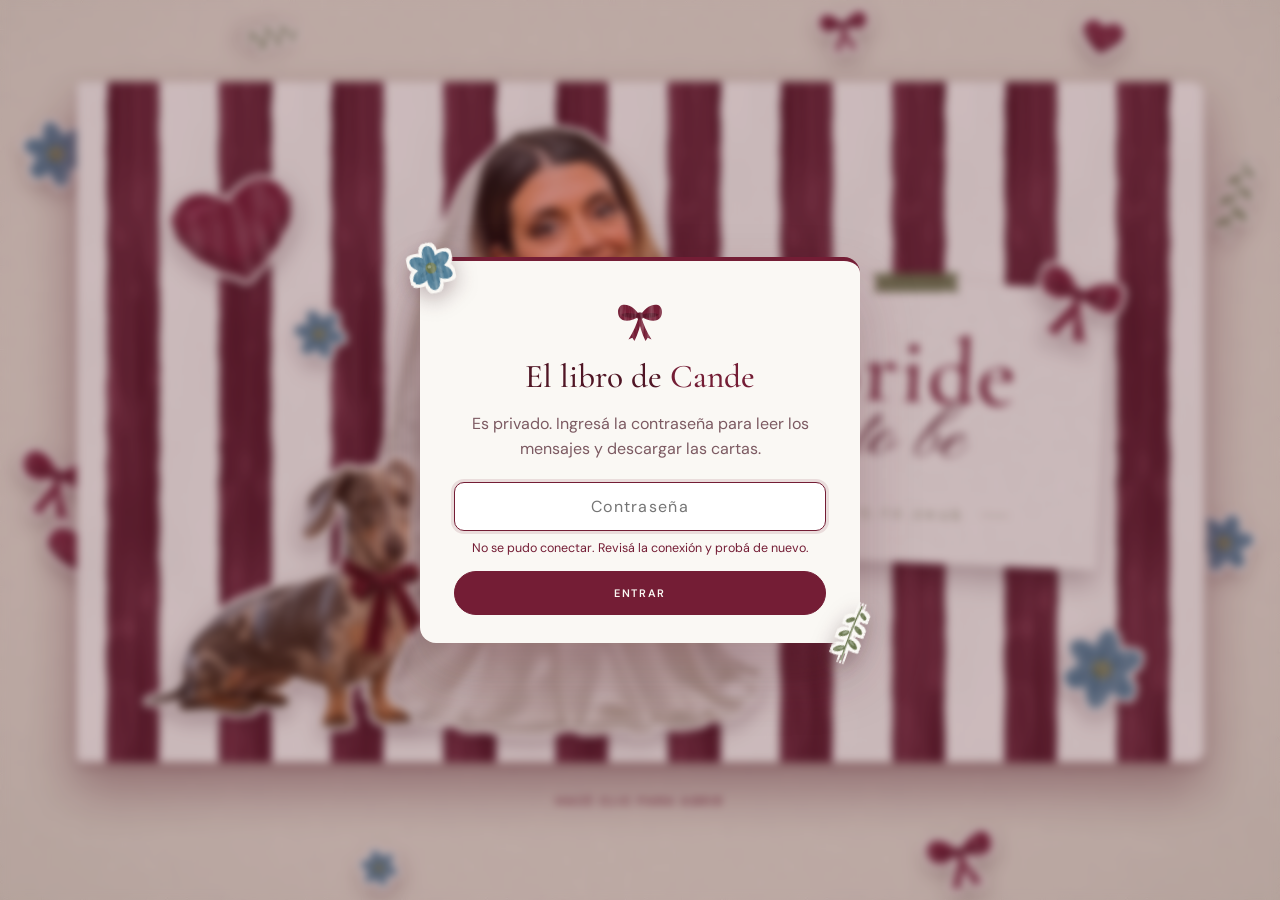
==== commit 0e5abeb4: "Libro privado con contraseña y cartas A4 para imprimir - Acceso privado validado en el servidor (LIB" ====
--- a/libro.html
+++ b/libro.html
@@ -29,6 +29,15 @@
   <body>
     <script src="decor.js"></script>
 
+    <!-- ═════════════ BARRA PRIVADA (solo con sesión iniciada) ═════════════ -->
+    <header class="barra-privada" id="barraPrivada" hidden>
+      <span class="bp-cuenta" id="bpCuenta"></span>
+      <div class="bp-acciones">
+        <button type="button" class="btn btn--chico" id="btnTodas">Descargar todas las cartas</button>
+        <button type="button" class="btn btn--linea btn--chico" id="btnSalir">Cerrar sesión</button>
+      </div>
+    </header>
+
     <div class="scene">
       <div class="book" id="book">
 
@@ -114,6 +123,82 @@
       </div>
     </div>
 
+    <!-- ═════════════ INICIO DE SESIÓN ═════════════ -->
+    <div class="info-modal" id="loginModal" role="dialog" aria-modal="true" aria-labelledby="loginTitulo">
+      <form class="info-card login-card" id="loginForm" novalidate>
+        <span class="sticker card-flor st-flor" aria-hidden="true"><svg viewBox="0 0 200 200"><use href="#i-flor-azul"/></svg></span>
+        <span class="sticker card-ramita st-ramita" aria-hidden="true"><svg viewBox="0 0 120 220"><use href="#i-ramita-pintada"/></svg></span>
+        <span class="lazo-icono card-lazo" aria-hidden="true"><svg viewBox="0 0 200 170"><use href="#i-lazo"/></svg></span>
+
+        <h2 class="titulo-serif" id="loginTitulo">El libro de <em>Cande</em></h2>
+        <p>Es privado. Ingresá la contraseña para leer los mensajes y descargar las cartas.</p>
+
+        <label class="sr-only" for="loginClave">Contraseña</label>
+        <input class="login-clave" type="password" id="loginClave" name="clave" autocomplete="current-password" placeholder="Contraseña" required />
+        <p class="login-error" id="loginError" role="alert"></p>
+
+        <button type="submit" class="btn info-open-btn" id="loginEntrar">Entrar</button>
+      </form>
+    </div>
+
+    <!-- ═════════════ DESCARGAR TODAS ═════════════ -->
+    <div class="info-modal" id="todasModal" role="dialog" aria-modal="true" aria-labelledby="todasTitulo">
+      <div class="info-card">
+        <button type="button" class="info-close" data-cerrar aria-label="Cerrar">×</button>
+        <span class="sticker card-flor st-flor" aria-hidden="true"><svg viewBox="0 0 200 200"><use href="#i-flor-azul"/></svg></span>
+        <h2 class="titulo-serif" id="todasTitulo">Descargar todas las cartas</h2>
+        <p id="todasTexto"></p>
+        <div class="todas-opciones">
+          <button type="button" class="btn opcion" data-formato="pdf">
+            <span>PDF completo</span><small>Libro_Candela_2026.pdf · listo para la imprenta</small>
+          </button>
+          <button type="button" class="btn btn--linea opcion" data-formato="zip">
+            <span>ZIP</span><small>Cartas_Candela_2026.zip · un PDF por carta</small>
+          </button>
+        </div>
+      </div>
+    </div>
+
+    <!-- ═════════════ PROGRESO ═════════════ -->
+    <div class="info-modal" id="progresoModal" role="dialog" aria-modal="true" aria-labelledby="progresoTitulo">
+      <div class="info-card progreso-card">
+        <span class="lazo-icono card-lazo" aria-hidden="true"><svg viewBox="0 0 200 170"><use href="#i-lazo"/></svg></span>
+        <h2 class="titulo-serif" id="progresoTitulo">Armando las cartas…</h2>
+        <div class="progreso" role="progressbar" aria-labelledby="progresoTitulo" aria-valuemin="0" aria-valuemax="100" aria-valuenow="0" id="progresoBarra">
+          <span class="progreso-relleno" id="progresoRelleno"></span>
+        </div>
+        <p class="progreso-texto" id="progresoTexto" aria-live="polite"></p>
+        <ul class="lista-avisos" id="progresoAvisos" hidden></ul>
+        <button type="button" class="btn btn--linea" id="progresoBoton">Cancelar</button>
+      </div>
+    </div>
+
+    <!-- ═════════════ VISTA PREVIA A4 ═════════════ -->
+    <div class="vista-a4" id="vistaA4" role="dialog" aria-modal="true" aria-labelledby="vaTitulo" hidden>
+      <div class="va-barra">
+        <button type="button" class="va-flecha" id="vaCartaAnt" aria-label="Carta anterior">‹</button>
+        <h2 class="va-titulo" id="vaTitulo">Carta</h2>
+        <button type="button" class="va-flecha" id="vaCartaSig" aria-label="Carta siguiente">›</button>
+        <button type="button" class="va-cerrar" id="vaCerrar" aria-label="Cerrar la vista previa">×</button>
+      </div>
+
+      <div class="va-escenario" id="vaEscenario">
+        <div class="va-hoja" id="vaHoja"></div>
+        <p class="va-cargando" id="vaCargando">Armando la carta…</p>
+      </div>
+
+      <div class="va-pie">
+        <div class="va-hojas" id="vaHojas">
+          <button type="button" class="va-flecha" id="vaHojaAnt" aria-label="Hoja anterior">←</button>
+          <span id="vaHojaNum">Hoja 1 de 1</span>
+          <button type="button" class="va-flecha" id="vaHojaSig" aria-label="Hoja siguiente">→</button>
+        </div>
+        <ul class="lista-avisos" id="vaAvisos" hidden></ul>
+        <button type="button" class="btn" id="vaDescargar">Descargar carta PDF</button>
+      </div>
+    </div>
+
+    <script src="cartas.js"></script>
     <script src="libro.js"></script>
   </body>
 </html>
--- a/portada.css
+++ b/portada.css
@@ -461,7 +461,7 @@
 
 .fs-1 { --t:74px; left:1.5vw;  top:13vh;    transform:rotate(-12deg); }
 .fs-2 { --t:84px; left:1.2vw;  top:50vh;    transform:rotate(14deg); }
-.fs-3 { --t:66px; left:3.5vw;  bottom:5vh;  transform:rotate(-8deg); }
+.fs-3 { --t:66px; left:3.5vw;  bottom:36vh; transform:rotate(-8deg); }   /* arriba de la perrita */
 .fs-4 { --t:48px; right:1.6vw; top:17vh;    transform:rotate(12deg); }
 .fs-5 { --t:66px; right:1.8vw; bottom:36vh; transform:rotate(22deg); }   /* arriba de la perrita */
 .fs-6 { --t:72px; right:22vw;  bottom:1vh;  transform:rotate(-12deg); }   /* a la izquierda de la perrita */
@@ -825,7 +825,8 @@
   .fs-4 { right:22vw; top:1vh; transform:rotate(70deg); }
   .fs-5 { right:-1vw; bottom:24vh; }
   .fs-7 { right:40vw; top:2vh; }
-  .fs-8 { left:8vw;   bottom:1.5vh; }
+  .fs-8 { left:auto; right:28vw; bottom:1.5vh; }   /* lejos de la perrita */
+  .fs-3 { bottom:20vh; }
   .fs-6 { right:46vw;  bottom:1.5vh; }   /* lejos de la perrita que asoma */
   .fs-9 { left:30vw;  top:.5vh; }
   .fs-10{ right:4vw;  top:3vh; display:none; }
--- a/libro.css
+++ b/libro.css
@@ -134,7 +134,7 @@
 }
 
 .intro-stickers .st-corazon{ width:40px; transform:rotate(-12deg); }
-.intro-stickers .st-lazo   { width:56px; transform:translateY(-6px); }
+.intro-stickers .st-lazo   { width:56px; transform:translateY(-6px) rotate(18deg); }   /* inclinado, sentido horario */
 .intro-stickers .st-flor   { width:42px; transform:rotate(14deg); }
 
 .intro-titulo{
@@ -163,12 +163,8 @@
 }
 
 .intro-cuenta strong{
-  margin-right:.3em;
-  font-family:var(--serif);
-  font-weight:400;
-  font-size:var(--fs-nombre);
-  letter-spacing:0;
-  vertical-align:-.15em;
+  font:inherit;
+  letter-spacing:inherit;
   color:var(--bordo);
 }
 
@@ -243,6 +239,11 @@
   transform:translateX(-50%) rotate(-3deg);
 }
 
+/* Moñito/flor/corazón junto al número: inclinado en sentido horario */
+.entry-num .sticker-inline{
+  transform:rotate(18deg);
+}
+
 .entry-num{
   display:block;
   margin-bottom:10px;
@@ -402,3 +403,469 @@
   .entra-izq,
   .girando{ animation:none; }
 }
+
+
+/* ── Modales (mismo estilo que los de index.css) ── */
+.info-modal,
+.thanks-modal{
+  position:fixed;
+  inset:0;
+
+  display:flex;
+  justify-content:center;
+  align-items:center;
+
+  padding:24px 16px;
+
+  background:rgba(80,22,37,.28);
+  -webkit-backdrop-filter:blur(4px);
+          backdrop-filter:blur(4px);
+
+  opacity:0;
+  visibility:hidden;
+  transition:opacity .3s ease, visibility .3s ease;
+}
+
+.info-modal{ z-index:300; }
+.thanks-modal{ z-index:200; }
+
+.info-modal.show,
+.thanks-modal.show{
+  opacity:1;
+  visibility:visible;
+}
+
+.info-card,
+.thanks-card{
+  position:relative;
+
+  width:min(440px, 100%);
+  max-height:calc(100dvh - 48px);
+  overflow-y:auto;
+
+  padding:40px 34px 28px;
+
+  text-align:center;
+  background:var(--papel);
+  border-top:4px solid var(--bordo);
+  border-radius:16px;
+  box-shadow:0 30px 60px rgba(80,22,37,.25);
+
+  transform:translateY(16px);
+  transition:transform .4s var(--ease-out);
+}
+
+.info-modal.show .info-card,
+.thanks-modal.show .thanks-card{
+  transform:none;
+}
+
+.card-lazo{
+  width:48px;
+  margin:0 auto 18px;
+}
+
+/* Stickers que asoman de las tarjetas de los modales */
+.info-card,
+.thanks-card{
+  overflow:visible;
+}
+
+.card-flor{
+  top:-18px;
+  left:-14px;
+  width:50px;
+  transform:rotate(-12deg);
+}
+
+.card-ramita{
+  bottom:-20px;
+  right:-8px;
+  width:34px;
+  transform:rotate(20deg);
+}
+
+.card-corazon{
+  bottom:-14px;
+  right:-12px;
+  width:40px;
+  transform:rotate(12deg);
+}
+
+/* Pantallas bajas: la tarjeta necesita scroll, sin stickers asomando */
+@media (max-height:620px){
+  .info-card,
+  .thanks-card{
+    overflow-y:auto;
+  }
+
+  .card-flor,
+  .card-ramita,
+  .card-corazon{
+    display:none;
+  }
+}
+
+.info-card h2,
+.thanks-card h2{
+  margin-bottom:16px;
+  font-size:var(--fs-nombre);
+}
+
+.info-card p,
+.thanks-card p{
+  margin-bottom:20px;
+  font-size:var(--fs-cuerpo);
+  line-height:1.6;
+  color:var(--tinta-suave);
+}
+
+.info-card .info-secret{
+  font-family:var(--serif);
+  font-style:italic;
+  color:var(--oliva);
+}
+
+.info-close{
+  position:absolute;
+  top:12px;
+  right:14px;
+  padding:4px 8px;
+  border:none;
+  background:none;
+  cursor:pointer;
+  font-size:1.5rem;
+  line-height:1;
+  color:var(--tinta-tenue);
+}
+
+.info-close:hover{ color:var(--bordo); }
+
+.info-open-btn,
+.thanks-btn{
+  width:100%;
+}
+
+
+/* ══════════════════════════════════════════════════════════════════════
+   SECCIÓN PRIVADA: barra, inicio de sesión, cartas A4
+   ══════════════════════════════════════════════════════════════════════ */
+
+.btn--chico{
+  padding:9px 16px;
+  font-size:.62rem;
+  letter-spacing:.14em;
+}
+
+/* ── Barra superior ── */
+.barra-privada{
+  position:fixed;
+  top:0; left:0; right:0;
+  z-index:50;
+
+  display:flex;
+  align-items:center;
+  justify-content:space-between;
+  gap:12px;
+
+  padding:10px clamp(16px, 3vw, 32px);
+
+  background:rgba(250,248,244,.92);
+  -webkit-backdrop-filter:blur(6px);
+          backdrop-filter:blur(6px);
+  border-bottom:1px solid var(--linea);
+}
+
+.barra-privada[hidden]{ display:none; }
+
+.bp-cuenta{
+  font-family:var(--serif);
+  font-size:var(--fs-cuerpo);
+  font-weight:500;
+  color:var(--bordo);
+  white-space:nowrap;
+}
+
+.bp-acciones{
+  display:flex;
+  gap:8px;
+  flex-wrap:wrap;
+  justify-content:flex-end;
+}
+
+/* El libro deja lugar para la barra */
+body.con-barra .scene{ padding-top:56px; }
+body.con-barra .book{ height:min(680px, calc(82vh - 56px)); }
+
+@media (min-width:1600px) and (min-height:900px){
+  body.con-barra .book{ height:min(760px, calc(78vh - 56px)); }
+}
+
+/* ── Inicio de sesión ── */
+.login-clave{
+  display:block;
+  width:100%;
+  margin:4px 0 8px;
+  padding:13px 16px;
+
+  font:inherit;
+  font-size:var(--fs-campo);
+  color:var(--tinta);
+  text-align:center;
+  letter-spacing:.08em;
+
+  background:#fff;
+  border:1px solid var(--linea);
+  border-radius:10px;
+  outline:none;
+  transition:border-color .2s, box-shadow .2s;
+}
+
+.login-clave:focus{
+  border-color:var(--bordo);
+  box-shadow:0 0 0 3px rgba(116,29,53,.12);
+}
+
+.info-card .login-error{
+  min-height:1.4em;
+  margin:0 0 12px;
+  font-size:var(--fs-chico);
+  color:var(--bordo);
+}
+
+/* ── Elegir descarga ── */
+.todas-opciones{
+  display:grid;
+  gap:10px;
+}
+
+.btn.opcion{
+  flex-direction:column;
+  gap:4px;
+  width:100%;
+  padding:14px 20px;
+  white-space:normal;
+}
+
+.btn.opcion small{
+  font-size:.62rem;
+  font-weight:500;
+  letter-spacing:.04em;
+  text-transform:none;
+  opacity:.85;
+}
+
+/* ── Progreso ── */
+.info-modal#progresoModal{ z-index:320; }
+
+.progreso{
+  height:8px;
+  margin:6px 0 14px;
+  overflow:hidden;
+  background:rgba(105,117,77,.16);
+  border-radius:999px;
+}
+
+.progreso-relleno{
+  display:block;
+  width:0;
+  height:100%;
+  background:var(--oliva);
+  border-radius:inherit;
+  transition:width .3s ease;
+}
+
+.info-card .progreso-texto{
+  margin-bottom:16px;
+  font-size:var(--fs-chico);
+}
+
+/* ── Avisos (foto con poca resolución, etc.) ── */
+.lista-avisos{
+  margin:0 0 16px;
+  padding:10px 14px 10px 30px;
+  text-align:left;
+  font-size:var(--fs-chico);
+  line-height:1.5;
+  color:var(--bordo-oscuro);
+  background:rgba(116,29,53,.06);
+  border-left:3px solid var(--bordo);
+  border-radius:6px;
+}
+
+.lista-avisos[hidden]{ display:none; }
+.lista-avisos li + li{ margin-top:6px; }
+
+.progreso-card .lista-avisos{
+  max-height:30vh;
+  overflow-y:auto;
+}
+
+/* ── Acciones en cada página del libro ── */
+.entry-acciones{
+  display:flex;
+  flex-wrap:wrap;
+  gap:8px;
+  margin-top:22px;
+}
+
+.entry-avisos{ margin-top:14px; }
+
+/* ── Vista previa A4 ── */
+.vista-a4{
+  position:fixed;
+  inset:0;
+  z-index:400;
+
+  display:flex;
+  flex-direction:column;
+
+  background:rgba(58,22,32,.9);
+  color:var(--papel);
+}
+
+.vista-a4[hidden]{ display:none; }
+
+body.con-vista{ overflow:hidden; }
+
+.va-barra,
+.va-pie{
+  display:flex;
+  align-items:center;
+  justify-content:center;
+  gap:12px;
+  padding:12px 16px;
+}
+
+.va-barra{ position:relative; padding-right:56px; padding-left:56px; }
+
+.va-titulo{
+  min-width:0;
+  overflow:hidden;
+  text-overflow:ellipsis;
+  white-space:nowrap;
+  font-family:var(--serif);
+  font-size:var(--fs-cuerpo);
+  font-weight:500;
+}
+
+.va-flecha,
+.va-cerrar{
+  flex-shrink:0;
+  width:38px;
+  height:38px;
+  border:1px solid rgba(250,248,244,.45);
+  border-radius:50%;
+  cursor:pointer;
+  font-size:1.1rem;
+  line-height:1;
+  color:var(--papel);
+  background:transparent;
+  transition:background .2s;
+}
+
+.va-flecha:hover,
+.va-cerrar:hover{ background:rgba(250,248,244,.14); }
+.va-flecha:disabled{ opacity:.3; cursor:default; background:transparent; }
+
+.va-cerrar{
+  position:absolute;
+  right:12px;
+  top:50%;
+  transform:translateY(-50%);
+  font-size:1.5rem;
+}
+
+.va-escenario{
+  position:relative;
+  flex:1;
+  min-height:0;
+  margin:0 16px;
+  container-type:size;
+  display:flex;
+  align-items:center;
+  justify-content:center;
+}
+
+.va-hoja{
+  width:min(100cqw, 100cqh * 210 / 297);
+  aspect-ratio:210 / 297;
+  background:#fff;
+  box-shadow:0 18px 50px rgba(0,0,0,.4);
+}
+
+.va-hoja:empty{ visibility:hidden; }
+
+.va-hoja svg{
+  display:block;
+  width:100%;
+  height:100%;
+}
+
+.va-cargando{
+  position:absolute;
+  inset:0;
+  display:flex;
+  align-items:center;
+  justify-content:center;
+  font-family:var(--serif);
+  font-size:var(--fs-cuerpo);
+}
+
+.va-cargando[hidden]{ display:none; }
+
+.va-pie{ flex-wrap:wrap; }
+
+.va-hojas{
+  display:flex;
+  align-items:center;
+  gap:10px;
+  font-size:var(--fs-chico);
+  letter-spacing:.08em;
+}
+
+.va-hojas[hidden]{ display:none; }
+
+.va-pie .lista-avisos{
+  flex-basis:100%;
+  max-width:640px;
+  margin:0;
+  color:var(--papel);
+  background:rgba(250,248,244,.1);
+  border-left-color:var(--papel);
+}
+
+.va-pie .btn{
+  border-color:var(--papel);
+  color:var(--bordo);
+  background:var(--papel);
+}
+
+.va-pie .btn:hover{ background:#fff; }
+
+/* Celular */
+@media (max-width:600px){
+  .barra-privada{ padding:8px 12px; }
+  .bp-cuenta{ display:none; }
+  .bp-acciones{ width:100%; justify-content:space-between; flex-wrap:nowrap; }
+  .bp-acciones .btn{ padding:9px 12px; letter-spacing:.08em; }
+
+  .entry-acciones .btn{ flex:1; }
+
+  .va-barra{ padding-left:12px; }
+  .va-escenario{ margin:0 8px; }
+}
+
+@media (max-width:900px) and (orientation:portrait){
+  body.con-barra .scene{ padding-top:64px; }
+  body.con-barra .book{ width:min(86vw, 520px, calc((100dvh - 170px) * 9 / 16)); height:auto; }
+}
+
+@media (max-height:500px) and (orientation:landscape){
+  body.con-barra .scene{ padding-top:52px; }
+  body.con-barra .book{ height:calc(100dvh - 104px); }
+}
+
+@media print{
+  .barra-privada, .vista-a4, .info-modal{ display:none !important; }
+}
